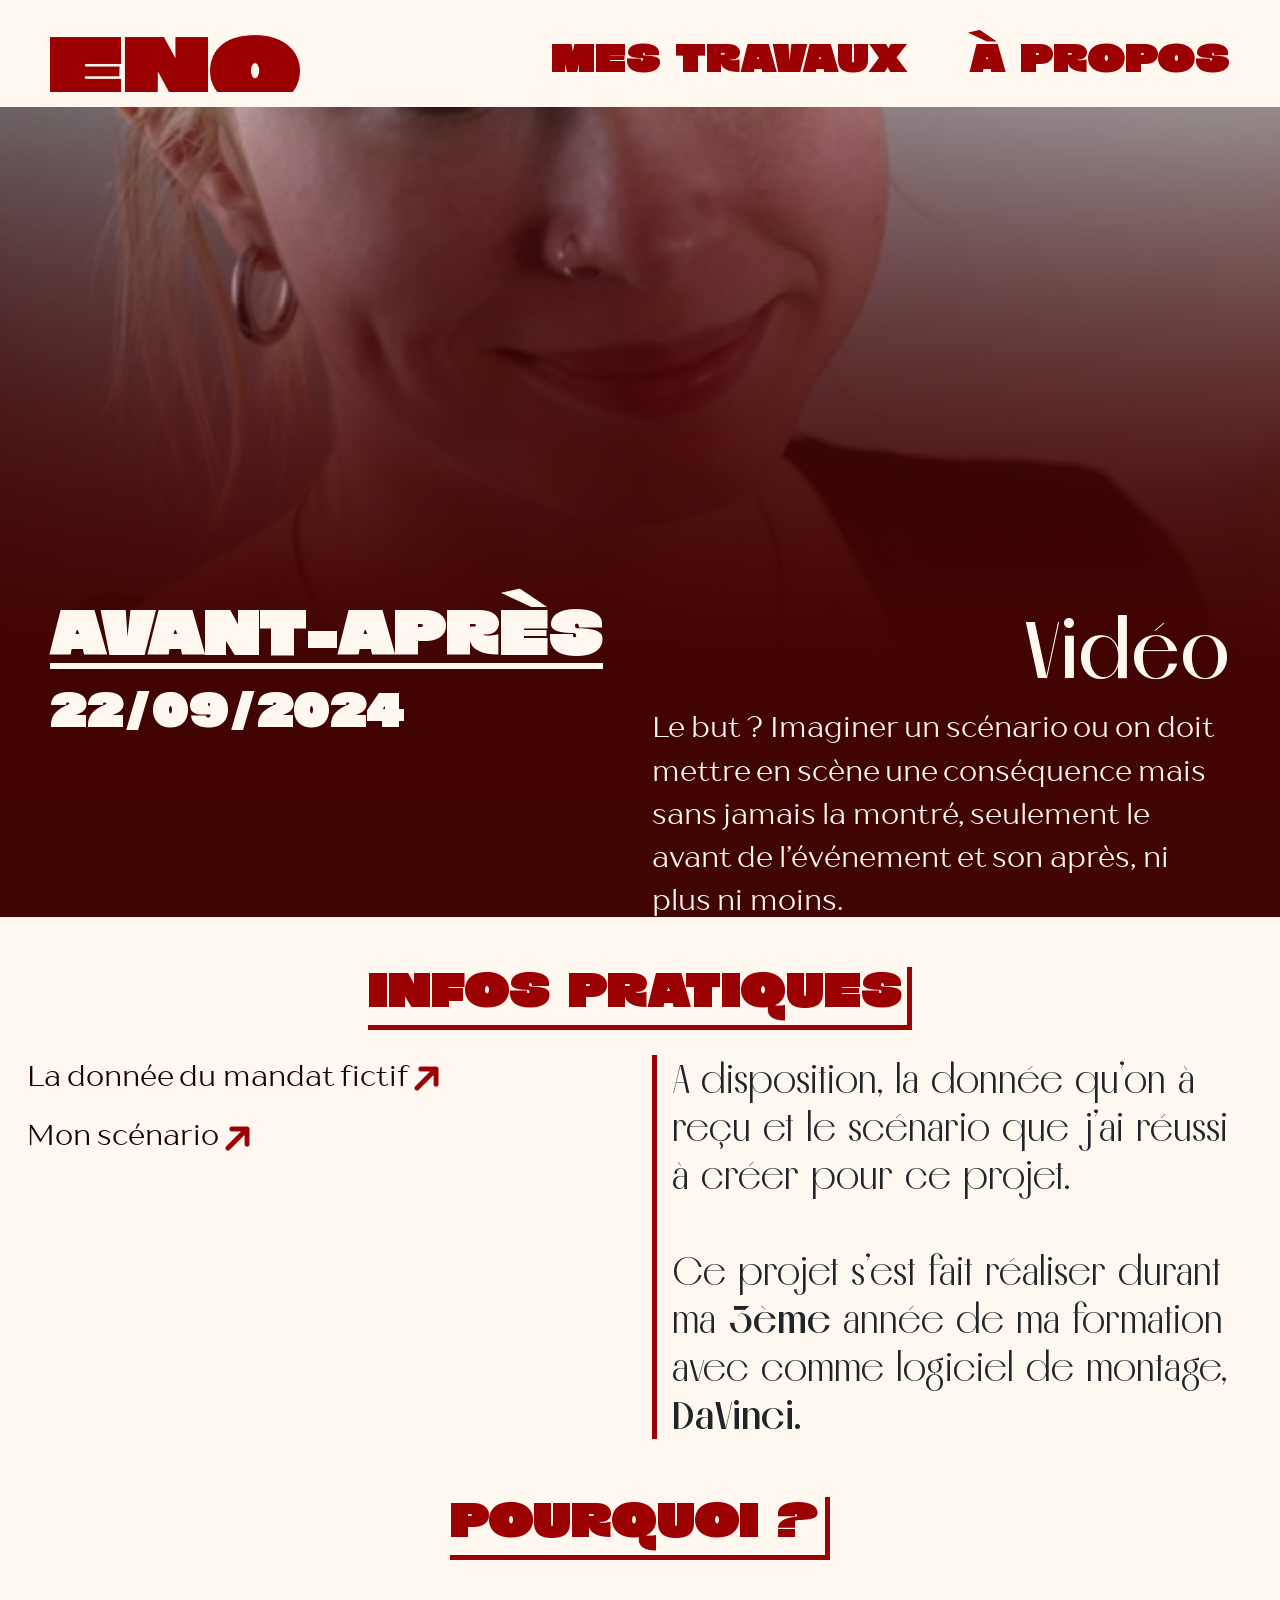
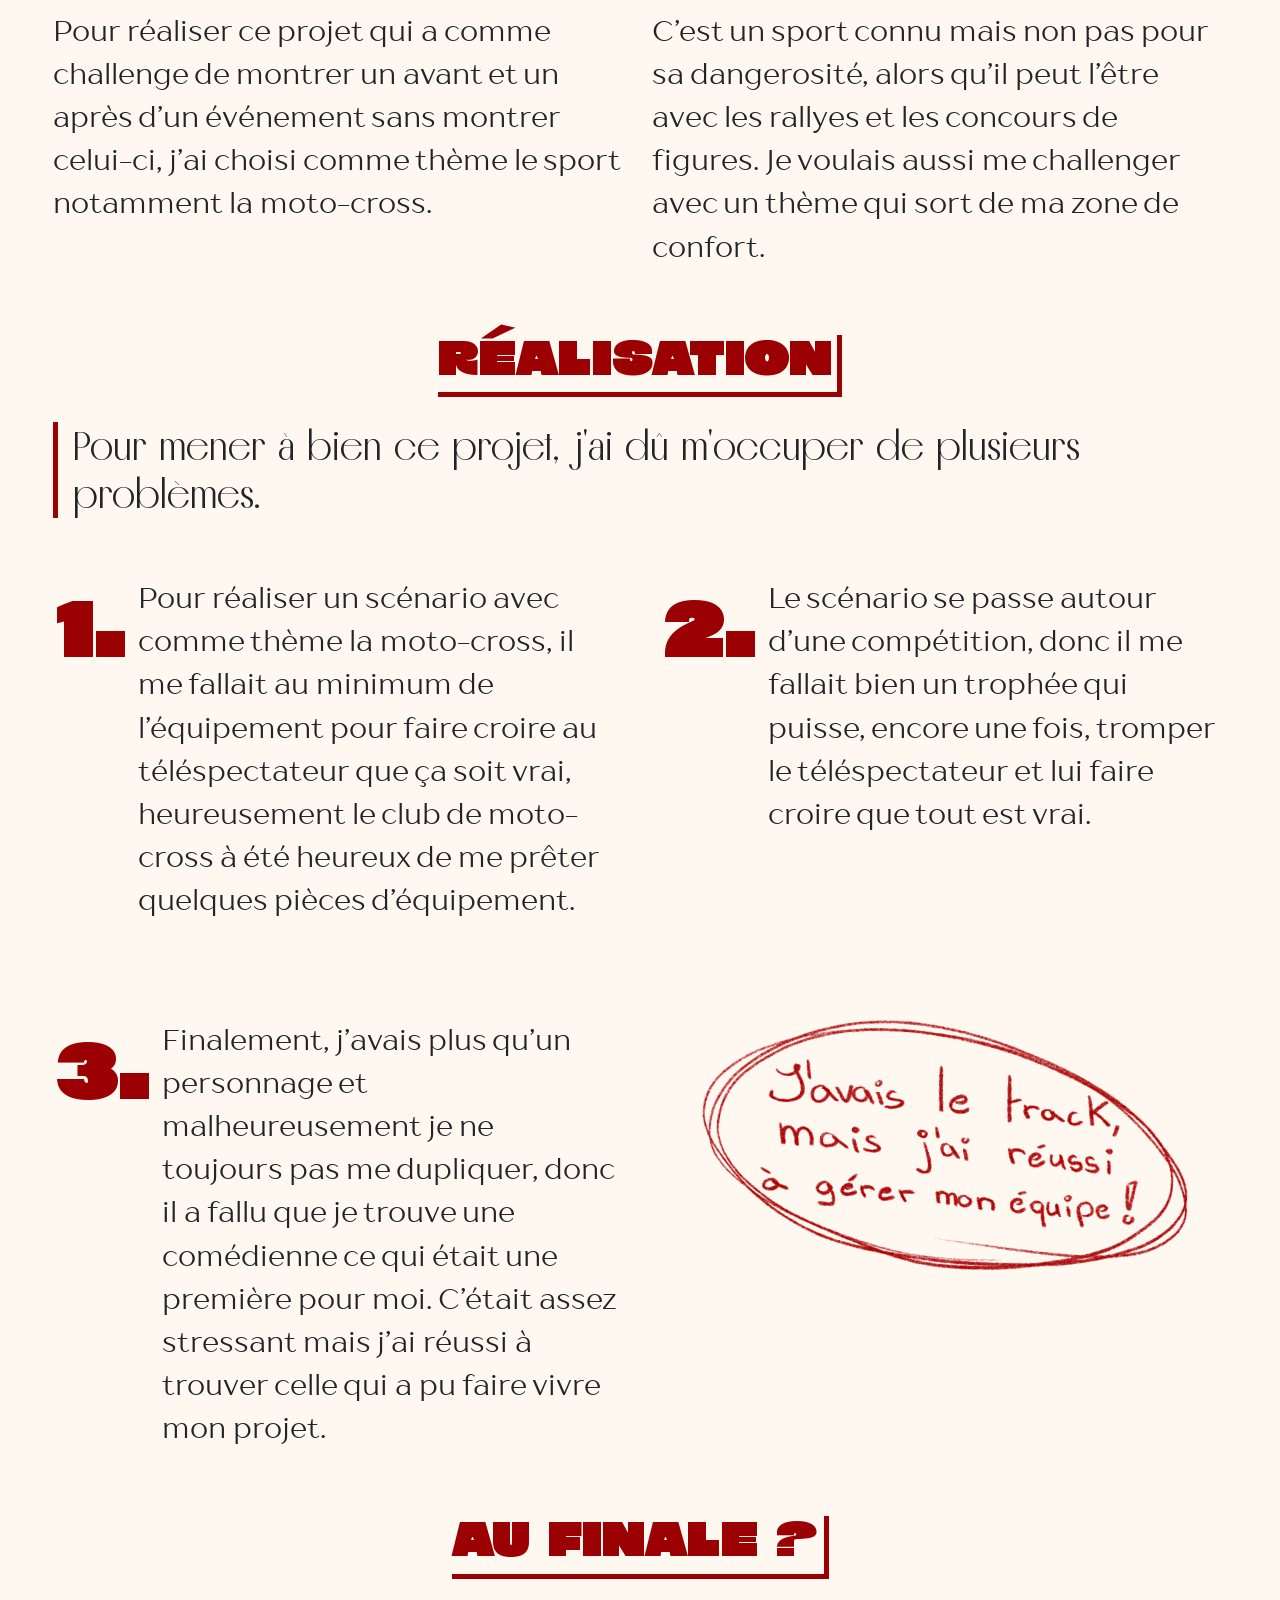
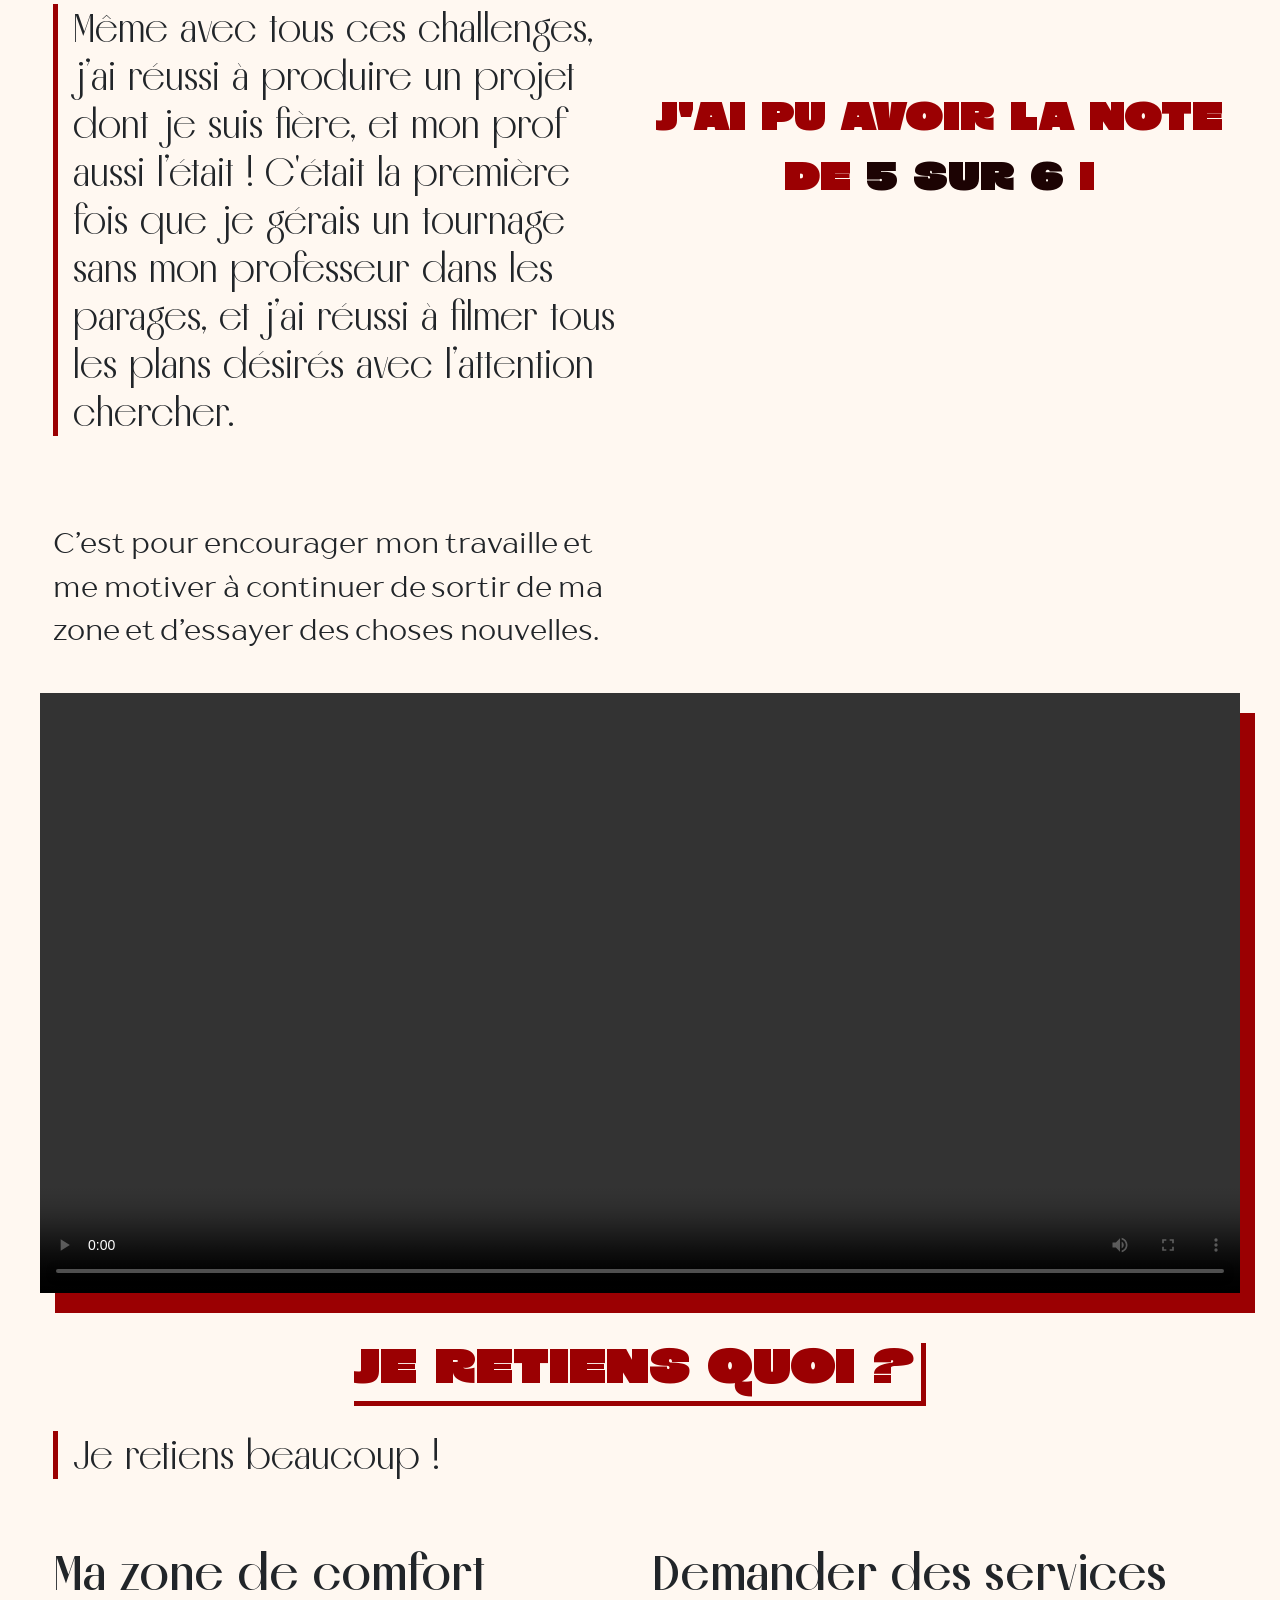
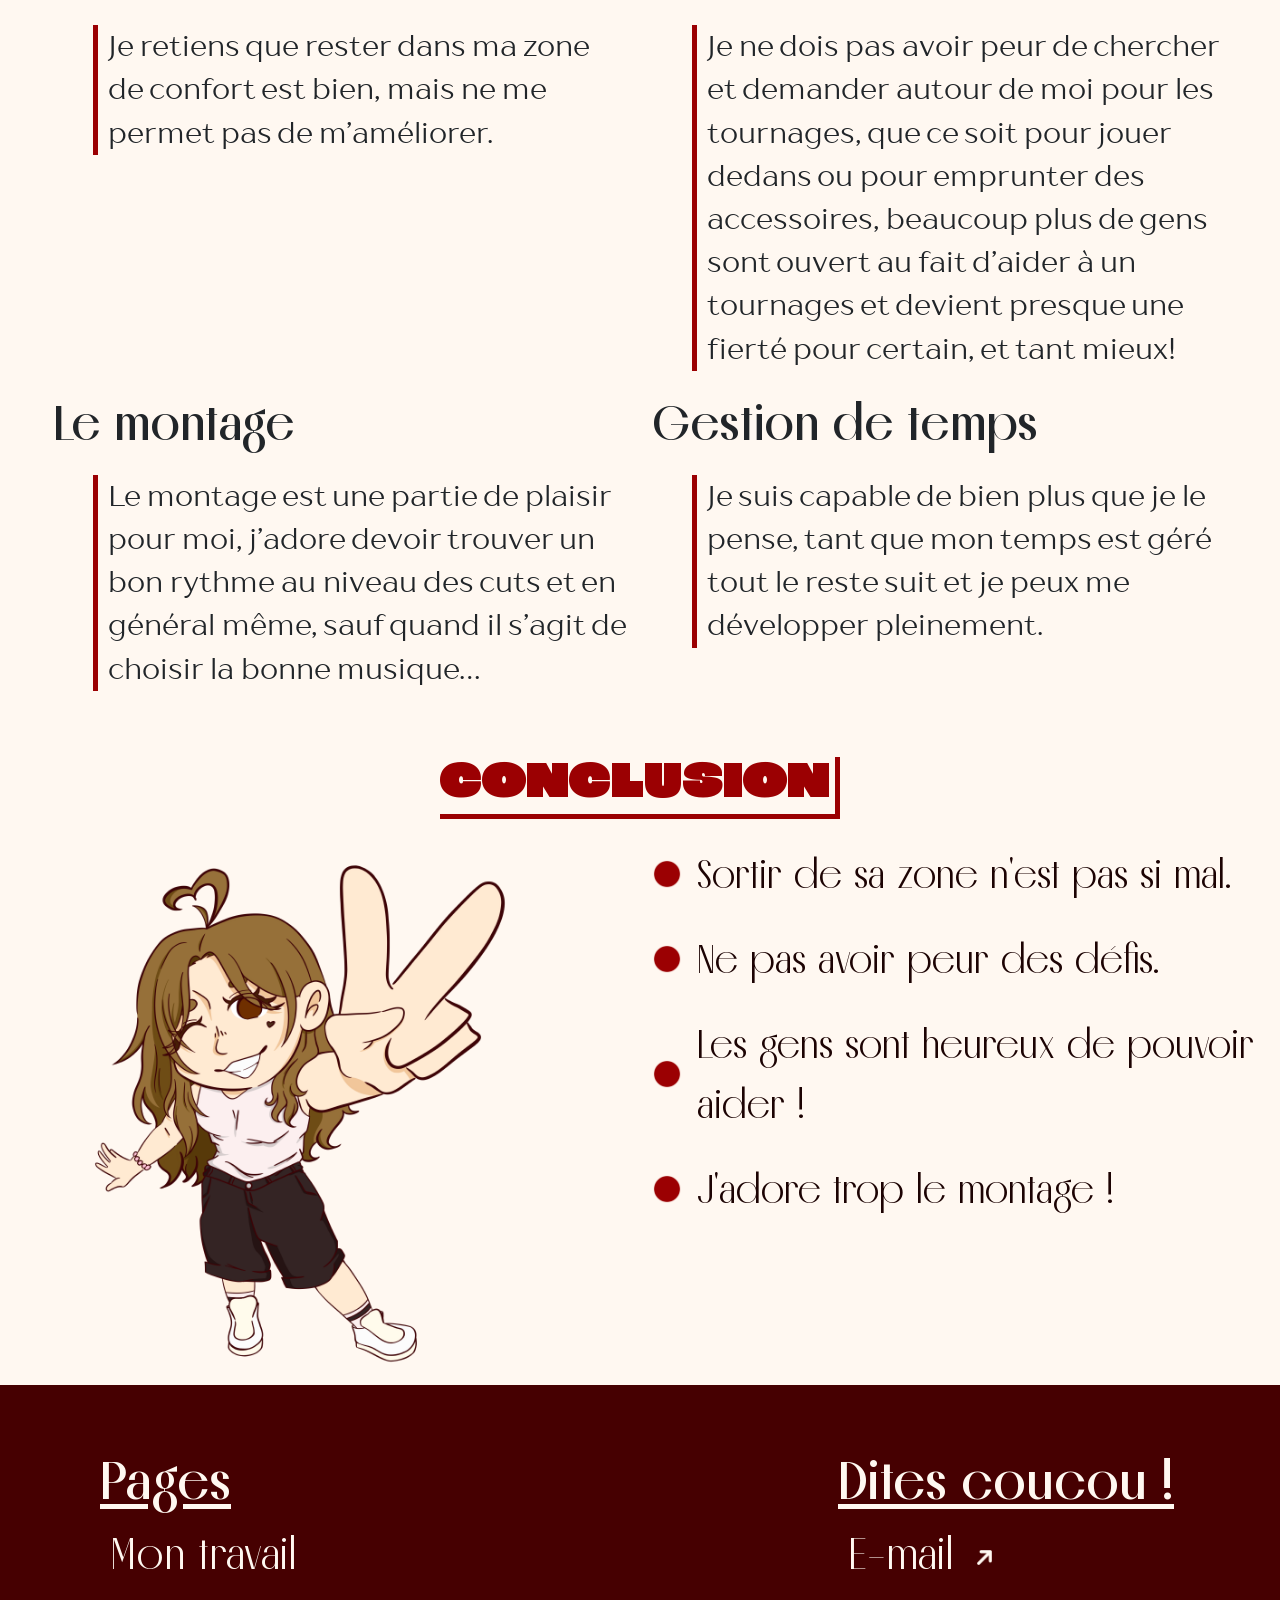
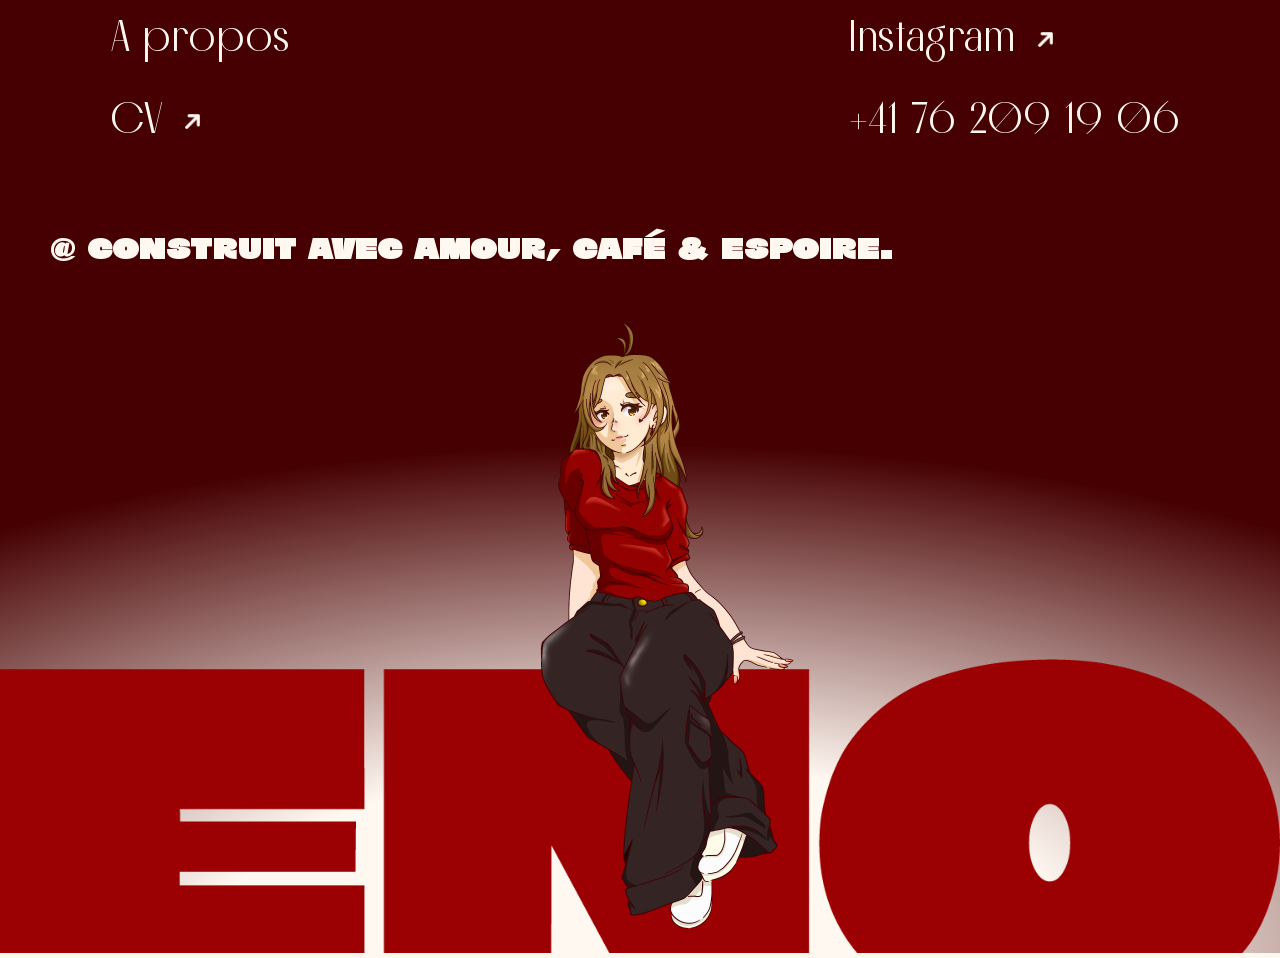
==== avant-apres.html @ f7cde4b3 "premier commit" ====
<!doctype html>
<html lang="fr">
  <head>
    <meta charset="utf-8">
    <meta name="viewport" content="width=device-width, initial-scale=1">
    <title>Eno - Avant-Après</title>
    <link href="https://cdn.jsdelivr.net/npm/bootstrap@5.3.3/dist/css/bootstrap.min.css" rel="stylesheet" integrity="sha384-QWTKZyjpPEjISv5WaRU9OFeRpok6YctnYmDr5pNlyT2bRjXh0JMhjY6hW+ALEwIH" crossorigin="anonymous">
	  <link href="css/style.css" rel="stylesheet" type="text/css">
  </head>
  <body>

     <header>
      <div class="navbar-mobile">
      <div class="logo"><a href="index.html"><img src="img/LOGO-eno.png"></a></div>
      <button class="menu-burger" id="menuToggle">☰</button>
    </div>
 
  <div class="mobile-menu" id="mobileMenu">
        <button class="close-btn" id="closeMenu">✕</button>
      <div class="navigation">
        <ul>
          <li><a href="travaux.html" class="links">Mes travaux</a></li>
          <li><a href="propos.html" class="links">À propos</a></li>
        </ul>
        <div class="menu2">
            <div class="menu-content">
                <p>Contact</p>
                <p>+41/76 209 19 06</p>
                <p>eno.contact@gmail.com</p>
                <p>eno_19</p>
                <div class="droit-auteur"><p>@ Construit avec amour, café & espoire.</p></div>
            </div>
        </div>
      </div>
    </div>

<nav class="navbar-desktop">
        <div class="logo"><a href="index.html"><img src="img/LOGO-eno.png"></a></div>
        <div>
          <nav class="lien">
              <a href="travaux.html">Mes travaux</a>
              <a href="propos.html">À propos</a>
          </nav>
        </div>
    </nav>
  </header>

  <main>
    <section class="work-head">
                <video class="work-video" autoplay muted loop playsinline
           poster="img/avant-aprs-poster.jpg"
           data-src="img/video/Avant-Apres_comp.mp4">
    </video>

            <div class="row">
                <div class="col-md-6">
                    <h1 class="titre">Avant-Après</h1>
                    <h2 class="date">22/09/2024</h2>
                </div>
                <div class="col-md-6">
                    <h3 class="sujet">Vidéo</h3>
                    <p>Le but ? Imaginer un scénario ou on doit mettre en scène une conséquence mais sans jamais la montré, seulement le avant de l’événement et son après, ni plus ni moins.</p>
                </div>
            </div>
        </section>

    <section class="info-pratique">
        <h2>Infos pratiques</h2>
        <div class="row">
            <div class="col-md-6">
                <a href="doc/AVANT-APRES_DONNEE.pdf" target="_blank">
                    <p>La donnée du mandat fictif <img src="img/fleche-link-red.png"></p>
                </a>
                <a href="doc/scenario-finale_Enora_Aellen.pdf" target="_blank">
                    <p>Mon scénario <img src="img/fleche-link-red.png"></p>
                </a>
            </div>
            <div class="col-md-6">
                <h3>A disposition, la donnée qu’on à reçu et le scénario que j’ai réussi à créer pour ce projet. <br><br>Ce projet s’est fait réaliser durant ma <span class="bold">3ème</span> année de ma formation avec comme logiciel de montage, <span class="bold">DaVinci.</span></h3>
            </div>
        </div>
    </section>

    <section class="pourquoi">
        <h2>Pourquoi ?</h2>
        <div class="txt-pad">
            <div class="row">
                <div class="col-md-6">
                    <p>Pour réaliser ce projet qui a comme challenge de montrer un avant et un après d’un événement sans montrer celui-ci, j’ai choisi comme thème le sport notamment la moto-cross. </p>
                </div>
                <div class="col-md-6">
                    <p>C’est un sport connu mais non pas pour sa dangerosité, alors qu’il peut l’être avec les rallyes et les concours de figures. Je voulais aussi me challenger avec un thème qui sort de ma zone de confort.</p>
                </div>
            </div>
        </div>
    </section>

    <section class="realisation">
            <h2>Réalisation</h2>
            <div class="txt-pad">
                <h3>Pour mener à bien ce projet, j'ai dû m'occuper de plusieurs problèmes.</h3>
                <div class="row">
                    <div>
                        <p class="number">1.</p>
                        <p class="txt">Pour réaliser un scénario avec comme thème la moto-cross, il me fallait au minimum de l’équipement pour faire croire au téléspectateur que ça soit vrai, heureusement le club de moto-cross à été heureux de me prêter quelques pièces d’équipement.</p>
                    </div>
                    <div>
                        <p class="number">2.</p>
                        <p class="txt">Le scénario se passe autour d’une compétition, donc il me fallait bien un trophée qui puisse, encore une fois, tromper le téléspectateur et lui faire croire que tout est vrai. </p>
                    </div>
                    <div>
                        <p class="number">3.</p>
                        <p class="txt">Finalement, j’avais plus qu’un personnage et malheureusement je ne toujours pas me dupliquer, donc il a fallu que je trouve une comédienne ce qui était une première pour moi. C’était assez stressant mais j’ai réussi à trouver celle qui a pu faire vivre mon projet.</p>
                    </div>
                    <div>
                        <img src="img/note-2.png">
                    </div>
                </div>
            </div>
        </section>

    <section class="finale">
            <h2>Au finale ?</h2>
           <div class="txt-pad">
               <div class="row">
                <div class="col-md-6 col-contents">
                 <h3 class="order-1 order-md-0">Même avec tous ces challenges, j’ai réussi à produire un projet dont je suis fière, et mon prof aussi l’était ! C'était la première fois que je gérais un tournage sans mon professeur dans les parages, et j’ai réussi à filmer tous les plans désirés avec l’attention chercher.</h3>
                 <p class="order-3 order-md-0">C’est pour encourager mon travaille et me motiver à continuer de sortir de ma zone et d’essayer des choses nouvelles.</p>
                </div>
                 <div class="col-md-6 order-2 order-md-0">
                    <p class="title">J'ai pu avoir la note de <span style="color: #1c0303;">5 sur 6</span> !</p>
                 </div>
                </div>
           </div>
        

          <div class="show-real">
            <video controls>
                <source src="img/video/Avant-Apres_comp.mp4" type="video/mp4">
            </video>
          </div>
     </section>

<section class="retiens">
            <h2>Je retiens quoi ?</h2>
            <div class="txt-pad">
                <h3>Je retiens beaucoup !</h3>
                <div class="row">
                    <div class="col-md-6">
                        <p class="retiens-title">Ma zone de comfort</p>
                        <p class="retiens-texte">Je retiens que rester dans ma zone de confort est bien, mais ne me permet pas de m’améliorer.</p>
                    </div>
                    <div class="col-md-6">
                        <p class="retiens-title">Demander des services</p>
                        <p class="retiens-texte">Je ne dois pas avoir peur de chercher et demander autour de moi pour les tournages, que ce soit pour jouer dedans ou pour emprunter des accessoires, beaucoup plus de gens sont ouvert au fait d’aider à un tournages et devient presque une fierté pour certain, et tant mieux!</p>
                    </div>
                    <div class="col-md-6">
                        <p class="retiens-title">Le montage</p>
                        <p class="retiens-texte">Le montage est une partie de plaisir pour moi, j’adore devoir trouver un bon rythme au niveau des cuts et en général même, sauf quand il s’agit de choisir la bonne musique…</p>
                    </div>
                    <div class="col-md-6">
                        <p class="retiens-title">Gestion de temps</p>
                        <p class="retiens-texte">Je suis capable de bien plus que je le pense, tant que mon temps est géré tout le reste suit et je peux me développer pleinement.</p>
                    </div>
                </div>
            </div>
</section>

<section class="conclusion">
            <h2>conclusion</h2>
            <div class="row">
                <div class="col-6">
                    <img src="img/chibi-eno.png">
                </div>
                <div class="col-6">
                    <ul class="liste">
                        <li>Sortir de sa zone n'est pas si mal.</li>
                        <li>Ne pas avoir peur des défis.</li>
                        <li>Les gens sont heureux de pouvoir aider !</li>
                        <li>J'adore trop le montage !</li>
                    </ul>
                </div>
            </div>
</section>

  </main>

 <footer>
      <div class="menu-footer">

        <div>
          <h4>Pages</h4>
          <ul>
            <li><a href="travaux.html">Mon travail</a></li>
            <li><a href="propos.html">A propos</a></li>
            <li><a href="#">CV <img src="img/fleche-link.png"></a></li>
          </ul>
        
        </div>

        <div>
          <h4>Dites coucou !</h4>
          <ul>
            <li><a href="#">E-mail <img src="img/fleche-link.png"></a></li>
            <li><a href="#">Instagram <img src="img/fleche-link.png"</a></li>
            <li><a href="#">+41 76 209 19 06</a></li>
          </ul>
        </div>
      </div>

      <div class="droit-auteur"><p>@ Construit avec amour, café & espoire.</p></div>

      <div class="footer-bottom">
        <img src="img/illu-eno.png" class="eno-img">
        <img src="img/LOGO-eno.png" class="logo-footer">
      </div>

    </footer>

      <script src="https://cdn.jsdelivr.net/npm/bootstrap@5.3.3/dist/js/bootstrap.bundle.min.js" integrity="sha384-YvpcrYf0tY3lHB60NNkmXc5s9fDVZLESaAA55NDzOxhy9GkcIdslK1eN7N6jIeHz" crossorigin="anonymous"></script>
	  <script type="text/javascript" src="js/custom.js"></script>
  </body>
</html>
---- css/style.css ----
@charset "UTF-8";
/* CSS Document */
/*-----FONT-----*/

@font-face {font-family: 'BigSexySans';
    src: url("../font/BigSexySans/BigSexySansRegular.woff2") format('woff2'),
        url("../font/BigSexySans/BigSexySansRegular.woff") format('woff');
    font-weight: normal;
    font-style: normal;
}

@font-face {font-family: 'TT Drugs';
    src: url("../font/TT\ Drugs/TT_Drugs_Trial_Regular.woff2") format('woff2'),
        url("../font/TT\ Drugs/TT_Drugs_Trial_Regular.woff") format('woff');
        font-weight: 400;
        font-style: normal;
}

@font-face {font-family: 'TT Drugs';
    src: url("../font/TT\ Drugs/TT_Drugs_Trial_Italic.woff2") format('woff2'),
        url("../font/TT\ Drugs/TT_Drugs_Trial_Italic.woff") format('woff');
        font-weight: 400;
        font-style: italic;
}

@font-face {font-family: 'TT Drugs';
    src: url("../font/TT\ Drugs/TT_Drugs_Trial_DemiBold.woff2") format('woff2'),
        url("../font/TT\ Drugs/TT_Drugs_Trial_DemiBold.woff") format('woff');
    font-weight: 600;
    font-style: normal;
    }

@font-face {font-family: 'TT Drugs';
    src: url("../font/TT\ Drugs/TT_Drugs_Trial_DemiBold_Italic.woff2") format('woff2'),
        url("../font/TT\ Drugs/TT_Drugs_Trial_DemiBold_Italic.woff") format('woff');
        font-weight: 600;
        font-style: italic;
}

@font-face {font-family: 'Melodrama';
    src: url("../font/melodrama/Melodrama-Regular.woff2") format('woff2'),
        url("../font/melodrama/Melodrama-Regular.woff") format('woff');
        font-weight: 400;
        font-style: normal;
}

@font-face {font-family: 'Melodrama';
    src: url("../font/melodrama/Melodrama-Semibold.woff2") format('woff2'),
        url("../font/melodrama/Melodrama-Semibold.woff") format('woff');
        font-weight: 600;
        font-style: normal;
}

/*-----FONT END-----*/

body {background-color: #fff8f1;
    overflow-x: hidden;
}

*, *::before, *::after {
  box-sizing: border-box;
}

/*-----TITRE & FONTS-----*/
.bold {font-weight: 600;}

.italic {font-style: italic;}

h1 {
    font-family: 'BigSexySans';
    color: #1c0303;
    font-size: 2rem;
}

h2 {
    font-family: 'BigSexySans';
    color: #9B0002;
    border-bottom: 5px #9B0002 solid;
    border-right: 5px #9B0002 solid;
    width: fit-content;
    padding-right: 5px;
    font-size: 1.8rem;
    margin: 0 auto;
    margin-top: 50px;
    margin-bottom: 25px;
}

h3 {
    font-family: 'Melodrama';
    font-weight: 400;
    border-left: #9B0002 5px solid;
    padding-left: 15px;
    font-size: 1.3rem;
}

h4 {
    font-family: 'Melodrama';
    font-weight: 600;
    text-decoration: underline;
    text-underline-offset: 5px;

    font-size: 1.6rem;
}

p {font-size: 1.1rem;
    font-family: 'TT Drugs';
    }

/*-----TITRE & FONTS END-----*/

/*-----HEADER NAV------*/
/* Navigation mobile - menu burger plein écran */

.mobile-menu {
            position: fixed;
            top: 0;
            left: 0;
            width: 100%;
            height: 100vh;
            background-color: #460001;
            z-index: 1050;
            display: none;
            flex-direction: column;
            padding: 2rem 1rem;
            overflow-y: auto;
        }
 
        .mobile-menu.active {
            display: flex;
        }
 
        ul {
            text-align: center;
            list-style: none;
            padding-left: unset;
        }

        li a {
            text-decoration: none;
            color: #FFF8F1;
            font-size: 2rem;
            margin-bottom: 500px;
            font-family: 'BigSexySans';
        }
 
        .mobile-menu .close-btn {
            align-self: flex-end;
            background: none;
            border: none;
            color: #FFF8F1;
            font-size: 2rem;
            cursor: pointer;
            padding: 15px 30px;
            margin-bottom: 1rem;
            background-color: #9B0002;
            border-radius: 100px;
        }

.navbar-mobile {
    display: flex;
    justify-content: space-between;
    padding: 10px;
    background-color: #FFF8F1;
}    

.navigation a.links:hover, a.links:active {
    color: #9B0002;
    text-decoration: underline;
    text-decoration-thickness: 5px;
}

.navigation ul {
    margin-top: 50px;
}

.menu-burger {
    background-color: #9B0002;
    color: #FFF8F1;
    width: 50px;
    height: auto;
    border: none;
    font-size: 2rem;
}

.logo img {
    height: auto;
    max-width: 120px;
    padding-top: 20px;
}

.menu2 {
    width: 85%;
    height: 5px;
    background-color: #FFF8F1;
    margin-left: -20px;
    margin-top: 100px;
}

.menu-content {
    margin-left: 50px;
    padding-top: 50px;
    color: #FFF8F1;
}

.menu-content p {
    font-family: 'Melodrama';
    font-size: 1.5rem;
}

.menu-content p:nth-of-type(1) {
   font-size: 2rem;
   font-weight: 600;
}

.navbar-desktop {
            display: none;
            justify-content: space-between;
            background-color: #FFF8F1;
            margin: 0 50px;
            align-items: end;
            font-size: 1.5rem;
            padding: 15px 0;
        }
 
        .navbar-desktop a {
            font-family: 'BigSexySans';
            color: #9B0002 !important;
            text-decoration: none;
            transition: color 0.3s ease;
            
        }
 
        .navbar-desktop a:hover, a:active {
            text-decoration: underline;
            border: unset;
            text-underline-offset: 25%;
            text-decoration-thickness: 25%;
        }

.lien a {
    margin-left: 50px;
}
 
/*-----HEADER NAV END-----*/


/*-----FOOTER-----*/

footer {
    position: relative;
    background-color: #460001;
    color: #fff8f1;
}

.footer-bottom {
    background: #FFF8F1;
    background: radial-gradient(90% 75% at 50% 100%, #FFF8F1 37.5%, #460001 100%);
}

.menu-footer {
    display: flex;
    justify-content: space-between;
    margin: 0 20px;
    padding-top: 5%;
}

.menu-footer li {
    margin-bottom: 15px;
    margin-left: 10px;
}

.menu-footer ul {
    list-style: none;
    padding-left: 0;
    text-align: left;
}

.droit-auteur p {
    font-family: 'BigSexySans';
    font-weight: normal;
    font-style: normal;
    margin: 0 20px;
    font-size: 1rem;
    margin-top: 5%;
}

.logo-footer {
    padding-top: 60%;
    margin: 0 auto;
    max-width: 100%;
    display: flex;
}

.eno-img {
    position: absolute;
    max-width: 40%;
    height: auto;
    left: 30%;
    bottom: -5px;
}

.menu-footer img {
    width: 15px;
    height: auto;
    margin-left: 10px;
}

/*-----texte taille-----*/
.menu-footer a {
    font-size: 1.3rem;
    font-family: 'Melodrama';
}

.menu-footer a:link, a:visited {
    color: #FFF8F1;
}

.menu-footer a:hover, a:active {
    color: #9B0002;
    text-decoration: underline;
    text-decoration-thickness: 3px;
}

/*-----texte taille END-----*/

/*-----FOOTER END-----*/

/*-----MAIN-----*/
/*-----INDEX-----*/

.head-first {
    height: 90vh;
    color: #fff8f1;
    background: linear-gradient(180deg, #9B0002 50%, #FFF8F1 100%);
}

.head-first div {
    margin: 0 15px;
}

.head-first h1 {
    padding-top: 25px;
    font-size: 3rem;
    color: #FFF8F1;
    margin-left: 15px;
}

.head-first h1:nth-of-type(2) {
    text-align: end;
    margin: 0 15px;
}

.petit-txt {
    padding-top: 30%;
    width: 80%;
}

.petit-txt p {
    font-family: 'Melodrama';
    font-size: 2rem;
}

.sect {
    margin: 35px 15px;
}

.suis-je {
    display: flex;
}

.dream-img {
    display: block;
    max-width: 100%;
    height: auto;
    margin: 0 auto;
}

.image-me img {
    border-radius: 50%;
    max-width: 75%;
    height: auto;
    display: block;
    margin: 0 auto;
    border: #9B0002 solid 3px;
    box-shadow: 8px 4px 0 0 #F3D3B5;
}


.ul-txt p {
    font-size: 1rem;
}

.draw-me {
    max-width: 100%;
    height: auto;
}

.fleche {
    max-width: 50%;
    height: auto;
}

.note {
    display: block;
    max-width: 90%;
    height: auto;
    margin: 0 auto;
}

.conclusion p {
    color: #9B0002;
    background: rgba(70, 0, 1, 0.50);
    font-family: 'BigSexySans';
    font-size: 1.5rem;
    text-align: center;
    border-top: 5px solid #9B0002;
    border-left: 5px solid #9B0002;
    padding-top: 5px;
    position: absolute;
    bottom: 0;
    left: auto;
    right: auto;
    margin: 0 auto;
}

.contenant-conclu {
    position: relative;
}

.conclusion img {
    position: relative;
    max-width: 90%;
    height: auto;
    display: block;
    margin: 0 auto;
}

.mon-goal div {
    margin-top: 25px;
}

.mon-goal .title {
    font-size: 1.5rem;
    font-family: 'BigSexySans';
    color: #9B0002;
    text-align: center;
}

.txt-pad .txt-button {
    margin-bottom: 15%;
}

/*-----BUTTON-----*/

a.button:link, a.button:visited {
    color: #fff8f1;
    background-color: #9B0002;
    font-family: 'Melodrama';
    font-weight: 600;
    display: block;
    padding: 10px 25px 0px 25px;
    width: fit-content;
    height: auto;
    border-radius: 1000px;
    border: 2px solid #9B0002;
    text-decoration: none;
    text-align: center;
    box-shadow: 4px 4px 0 0 #470101;
}

a.button:hover, a.button:active {
    color: #9B0002;
    background-color: #FFF8F1;
    text-decoration: underline;
    font-weight: 600;
    box-shadow: 4px 4px 0 0 #F3D3B5;
}
/*-----BUTTON END-----*/
/*-----INDEX END-----*/

/*-----PROPOS-----*/

.head-propos {
    height: 90vh;
    background: linear-gradient(180deg, #FFF8F1 23.08%, #841010 100%);
}

.head-img {
    position: absolute;
    width: 100%;
    height: 35vh;
}

.eno1 {
    position: absolute;
    bottom: 0;
    left: 15px;
    width: 25% !important;
    z-index: 4;
}

.eno2 {
    position: absolute;
    top: 0;
    left: 50px;
    width: 50% !important;
    height: auto;
    z-index: 3;
}

.eno3 {
    position: absolute;
    bottom: 0;
    left: 150px;
    width: 40% !important;
    height: auto;
    z-index: 5;
}

.eno4 {
    position: absolute;
    top: 0;
    right: 20px;
    width: 25% !important;
    height: auto;
    z-index: 2;
}

.head-img img {
    width: 50px;
    height: auto;
    border-radius: 50%;
    border: #9B0002 3px solid;
    box-shadow: 8px 10px 0 0 #F3D3B5;
}

.head-intro {
    padding-top: 35vh;
}

.head-intro h1 {
    font-family: 'Melodrama';
    color: #FFF8F1;
    font-size: 3rem;
}

.head-intro h2 {
    margin: unset;
    border: unset;
    font-size: 2rem;
}

.head-intro p {
    text-align: end;
    font-family: 'Melodrama';
    font-size: 2rem;
    color: #FFF8F1;
}

.head-propos li {
    color: #FFF8F1 !important;
}

.info-pratique .row {
    margin: 0 15px;
}

.lien-info {
    margin: 0 25px;
}

.parcours {
    margin: 0 15px;
}

.parcours p {
    color: #9B0002;
    font-family: 'BigSexySans';
    text-align: center;
    font-size: 1.3rem;
}

.cellule ul {
    color: #9B0002;
    font-family: 'Melodrama';
    font-weight: 600;
    margin: 0 auto;
}

.cellule li {
    border: #9B0002 solid 5px;
    max-width: 90%;
    border-radius: 500px;
    box-shadow: 5px 5px 0 0 #F3D3B5;
    margin-bottom: 25px;
}

.cocktail {
    display: block;
    width: 250%;
    height: auto;
    margin-left: -80%;
}

.txt-passer p {
    font-family: 'TT Drugs';
    color: #1c0303;
    text-align: start;
    margin-bottom: 25px;
}

.img-draw {
    position: relative;
}

.note-cute img {
    position: absolute;
    max-width: 50%;
    height: auto;
    bottom: 0;
}

.moi-draw {
    width: 65%;
    height: auto;
    margin-left: 30%;
    display: block;
    border-top: 5px solid #9B0002;
    border-left: 3px solid #9B0002;
    box-shadow: 5px 5px 0 0 #F3D3B5;
}

.aptitude {
    margin: 0 15px;
}

.illu-up {
    width: 250%;
    height: auto;
    margin-left: -50%;
}

.progress {
    position: relative;
    width: 100%;
    height: 25px;
    background-color: #F3D3B5;
    border: 3px solid #9B0002;
    margin-bottom: 15px;
}

.progress-fill {
    height: 100%;
    background-color: #9B0002;
}

.progress-badge {
    border-radius: 50%;
    margin-left: -12px;
    outline: solid #9B0002 2px;
    outline-offset: 0;

}

.aptitude .liste {
    padding: 25px 0;
}

.etude {
    margin: 0 15px;
}

.titre-etude {
    font-family: 'BigSexySans';
    font-size: 1.3rem;
    color: #9B0002;
}

.etude img {
    max-width: 100%;
    height: auto;
}

/*-----PROPOS END-----*/

/*-----TRAVAUX-----*/

.head-travaux {
    min-height: 90vh;
    background: linear-gradient(180deg, #FFF8F1 0%, #841010 86.06%);
}

.rond-fond {
    max-width: 333px;
    height: 600px;
    border-radius: 100%;
    background: #FFF8F1;
    margin: 0 auto;
    border: #9B0002 solid 5px;
}

.head-travaux h1 {
    color: #9B0002;
    text-align: center;
    padding-top: 75%;
    text-shadow: 8px 7px 0 #F3D3B5;
}

.head-travaux p {
    color: #9B0002;
    font-family: 'BigSexySans';
    font-size: 1.5rem;
    text-align: center;
    text-shadow: 5px 3px 0 #F3D3B5;
}

.works {
    border-left: solid 5px #1c0303;
    border-top: solid 5px #1c0303;
    border-right: solid 5px #1c0303;
}

.link-work {
    display: grid;
    grid-template-columns: 4rem 1fr auto; /* numéro | titre | catégorie */
    align-items: center;
    gap: 1rem;
    padding: 1.5rem 1rem;
    text-decoration: none;
    color: #1c0303 !important;
    background-color: transparent;
    transition: background-color 0.3s ease, color 0.3s ease;
    border-bottom: solid 5px #9B0002;
}

/* Hover : fond rouge, texte clair, titre souligné */
.link-work:hover {
    background-color: #9B0002;
    color: #FFF8F1 !important;
}

.link-work:hover .work-title {
    text-decoration: underline;
    text-underline-offset: 0.3em;
    text-decoration-thickness: 0.1em;
}

/*-----Taille texte-----*/

.work-title {
    font-size: 1.2rem;
    font-family: 'BigSexySans';
}

.work-type {
    font-size: 0.75rem;
    font-family: 'Melodrama';
    font-weight: 600;
}

.work-num {
    font-size: 1.2rem;
    font-family: 'BigSexySans';
}


/*-----ROBOT-----*/
.work-head {
    position: relative;
    isolation: isolate;
    overflow: hidden;
    display: flex;
    flex-direction: column;
    height: 90vh;
    padding: 0 25px;
  
}

.work-head::before {
    content: "";
    position: absolute;
    inset: 0;
    z-index: -1;
    background: linear-gradient(180deg, rgba(255, 248, 241, 0.00) 0%, #460001 70%);
}

.work-head .work-video {
  position: absolute;
  inset: 0;
  width: 100%;
  height: 100%;
  object-fit: cover;
  z-index: -2;
}
.titre {
    padding-top: 55vh;
    font-family: 'BigSexySans';
    text-decoration: underline;
    text-underline-offset: 8px;
    font-size: 2rem;
    color: #FFF8F1;
}

.date {
    font-family: 'BigSexySans';
    border: none;
    font-size: 1.5rem;
    color: #FFF8F1;
    margin: unset;
}

.sujet {
    font-family: 'Melodrama';
    border: none;
    padding-left: 0;
    font-size: 1.2rem;
    color: #FFF8F1;
    font-weight: 600;
}

.work-head p {
    font-family: 'TT Drugs';
    font-weight: 400;
    font-size: 1rem;
    color: #FFF8F1;
}
/*-----Roboz head END-----*/

.pourquoi {
    margin: 0 15px;
     margin-top: 50px;
}

.pourquoi p {
    margin-top: 25px;
}

.realisation {
    margin: 0 15px;
}

.realisation .row {
    display: grid;
    grid-template-columns: 1fr;
    row-gap: 40px;
}

.realisation .row > div {
    display: flex;
    align-items: flex-start;
    gap: 12px;
}

.realisation h3 {
    margin-bottom: 10%;
}

.number {
    font-family: 'BigSexySans';
    color: #9B0002;
    font-size: 1.5rem;
}

.finale {
    margin: 0 15px;
}

.finale h2 {
    margin: 0 auto;
     margin-top: 50px;
     margin-bottom: 25px;
}

.finale img {
    width: 80%;
    height: auto;
    margin: 0 auto;
    display: block;
}

.finale video {
    width: 100%;
    margin: 0 auto;
    display: block;
}

.retiens {
    margin: 0 15px;
}

.retiens h2 {
    margin: 0 auto;
     margin-top: 50px;
     margin-bottom: 25px;
}

.retiens-title {
    font-family: 'Melodrama';
    font-weight: 600;
    font-size: 1.5rem;
}

.retiens-texte {
    border-left: solid 5px #9B0002;
    padding-left: 10px;
    margin-left: 40px;
}

.conclusion h2 {
    margin: 0 auto;
     margin-top: 50px;
}

.liste {
    text-align: start;
    list-style: none;
    margin: 25px 0;
}

.liste li {
    display: flex;
    gap: 15px;
    margin-bottom: 25px;
    font-family: 'Melodrama';
    font-size: 1.5rem;
    color: #1c0303;
}

.liste li::before {
    content: "";
    flex-shrink: 0;
    width: 30px;
    height: auto;
    background: url("../img/point.png") center / contain no-repeat;
}

.robot-vid {
    box-shadow: 10px 15px 0 0 #9B0002;
}

/*-----ROBOT END-----*/

.info-pratique a {
    color: #1c0303;
    font-family: 'Melodrama';
    text-decoration: none;
}

a.info-pratique:hover, a.info-pratique:active {
    color: #9B0002;
    text-decoration: underline !important;
}

.info-pratique img {
    width: 25px;
    height: auto;
}


.finale .title {
    font-family: 'BigSexySans';
    color: #9B0002;
    text-align: center;
    font-size: 1.5rem;
}
.col-contents {
  display: contents;
}


.realisation img {
    width: 90%;
    height: auto;
    margin: 0 auto;
    display: block;
    transform: rotate(5deg);
}

/*-----AVANT APRES END-----*/

.work-head {
    position: relative;
    overflow: hidden;
}

.work-head .work-fond {
    position: absolute;
    inset: 0;
    width: 100%;
    height: 100%;
    object-fit: cover;
    object-position: top;
    z-index: 0;              /* en bas */
}

.work-head::after {
    content: "";
    position: absolute;
    inset: 0;
    background: linear-gradient(to bottom, rgba(255, 255, 255, 0) 0%, #400503 100%);
    z-index: 1;              /* au milieu */
    pointer-events: none;    /* ne bloque pas les clics */
}

.work-head .row {
    position: relative;
    z-index: 2;              /* en haut */
}

/*-----JOURNAL END-----*/

/*-----TRAVAUX END-----*/

/*-----MAIN END-----*/


/*media queries*/

@media (min-width: 576px) {
	
}


 @media (min-width: 768px) {

/*Head !!!*/
.head-first h1 {
    padding-top: 5%;
    font-size: 4rem;
    margin: 0 5%;
}

.petit-txt p {
    font-size: 3rem;
    margin: 0 5%
}

.head-first h1:nth-of-type(2) {
    margin: 0 5%;
}
/*Head END !!!*/



    /*footer !!*/
footer h4 {
    font-size: 2rem;
}

.menu-footer a {
    font-size: 1.8rem;
}

.menu-footer {
    margin: 0 50px;
}

.droit-auteur p {
    margin-left: 25px;
    font-size: 1.5rem;
}

.logo-footer {padding-top: 50%;}

    /*footer end !!!*/

    h1 {
        font-size: 2.7rem;
    }

    h2 {
        font-size: 2.5rem;
    }

    h3 {
        font-size: 2rem;
    }

    h4 {
        font-size: 1.6rem;
    }

    p {
        font-size: 1.5rem;
    }
            .navbar-mobile {
                display: none;
            }

            .navbar-desktop {
                display: flex;
            }
 
            .mobile-menu {
                display: none !important;
            }

.realisation .row {
    grid-template-columns: repeat(2, 1fr);
    column-gap: 24px;
    row-gap: 80px;
}

.link-work {
     grid-template-columns: 6rem 1fr auto;
} 

/*Responsive index !!!*/

.liste li {
    font-size: 1.8rem;
}

.image-me img {
    max-width: 100%;
}

.mon-goal .title {
    font-size: 2rem;
}


.txt-pad .txt-button {
    margin-bottom: 10%;
}

.fleche {
    max-width: 80%;
}

.sect .note {
    max-width: 70%;
}

.conclusion p {
    font-size: 1.8rem;
    left: 50%;
    transform: translateX(-50%);
}

/*Responsive index END !!!*/



/*taille pour header propos !!!*/

.head-img {
    height: 50vh;
}

.eno1 {
    left: 25px;
    width: 28% !important;
}

.eno2 {
    left: 100px;
    width: 50% !important;
}

.eno3 {
    left: 300px;
    width: 45% !important;
}

.eno4 {
    right: 50px;
    width: 25% !important;
}

.head-propos {
    height: 95vh;
}

.head-intro {
    padding-top: 55vh;
}

.head-intro h1 {
    font-size: 3.5rem;
}

.head-intro h2 {
    font-size: 2.5rem;
}

/*taille pour header propos END !!!*/


    /*-----Taille texte TRAVAUX-----*/

.work-title {
    font-size: 2.5rem;
}

.work-type {
    font-size: 1.5rem;
}

.work-num {
    font-size: 2.5rem;
}

	.row p {
    font-size: 1.5rem;
}

.sujet {
    padding-top: 55vh;
    text-align: end;
    font-size: 4rem;
}

.date {
    font-size: 2rem;
}

.titre {
    font-size: 3rem;
}

.work-head {
    padding: 0 50px;
}

/*TRAVAUX -> ROBOT !!!*/

.realisation h3 {
    margin-bottom: 5%;
}

.number {
    font-size: 3.5rem !important;
}

.pad-real .txt {
    padding: 0 5%;
}

.robot-vid {
    box-shadow: 20px 15px 0 0 #9B0002;
    margin: 0 10%;
}

.finale img {
    margin-right: 0;
}

.retiens-title {
    font-size: 2.2rem !important;
}
.retiens h3 {
    margin-bottom: 5%;
}

/*TRAVAUX -> ROBOT END !!!*/

/*TRVAUX -> AVANT APRES !!!*/

  .col-contents {
    display: block;
  }

.finale .row p {
    margin-top: 15%;
}

.finale .title {
    font-size: 2.5rem;
    margin-top: 60%;
}

.show-real {
    box-shadow: 15px 20px 0 0 #9B0002;
    margin: 2%;
}

        }

@media (min-width: 992px) {

    /*Head !!!*/
.head-first h1 {
    padding-top: 5%;
    font-size: 6rem;
}

.petit-txt p {
    font-size: 4.5rem;
    margin: 0 5%;
}

.head-first h1:nth-of-type(2) {
    margin: 0 5%;
}
/*Head END !!!*/

/*NAV desktop RESPONSIVE !!!*/

.logo img {
    max-width: 200px;
    height: auto;
}

.navbar-desktop {
            margin: 0 50px;
            font-size: 2rem;
            padding: 15px 0;
        }


/*NAV desktop RESPONSIVE END !!!*/

        /*footer !!*/
footer h4 {
    font-size: 3rem;
}

.menu-footer a {
    font-size: 2.6rem;
}

.menu-footer {
    margin: 0 100px;
}

.droit-auteur p {
    margin-left: 50px;
    font-size: 2rem;
}

    /*footer end !!!*/

/*taille pour header propos !!!*/

.head-img {
    height: 55vh;
}

.eno1 {
    left: 50px;
    width: 28% !important;
}

.eno2 {
    left: 150px;
    width: 50% !important;
}

.eno3 {
    left: 400px;
    width: 50% !important;
}

.eno4 {
    right: 50px;
    width: 25% !important;
}

.head-propos {
    height: 95vh;
}

.head-intro {
    padding-top: 55vh;
}

.head-intro h1 {
    font-size: 3.5rem;
}

.head-intro h2 {
    font-size: 2.5rem;
}

/*taille pour header propos END !!!*/

/*Responsive index !!!*/

.liste li {
    font-size: 2.5rem;
}

.image-me img {
    max-width: 80%;
}

.txt-pad {
    padding: 0 3%;
}

.mon-goal .title {
    font-size: 2.5rem;
}

a.button:visited, a.button:link {
    width: 100%;
    font-size: 1.5rem;
}

.button p {
    font-size: 2rem;
}

a.button:hover {
    box-shadow: 10px 10px 0 0 #F3D3B5;
}

.conclusion p {
    font-size: 2.5rem;
    left: 50%;
    transform: translateX(-50%);
}

/*Responsive index END !!!*/

}


@media (min-width: 1200px) {

    /*Head !!!*/
.head-first h1 {
    padding-top: 5%;
    font-size: 7rem;
    margin: 0 5%;
}

.petit-txt p {
    font-size: 4rem;
    margin: 0 5%
}

.petit-txt {padding-top: 0;
width: 100%;}

.head-first h1:nth-of-type(2) {
    margin: 0 5%;
}
/*Head END !!!*/

/*NAV desktop RESPONSIVE !!!*/

.logo img {
    max-width: 250px;
    height: auto;
}

.navbar-desktop {
            margin: 0 50px;
            font-size: 2.5rem;
            padding: 15px 0;
}

.button p {
    font-size: 2.5rem !important;
}

/*NAV desktop RESPONSIVE END !!!*/

    /*footer !!*/
footer h4 {
    font-size: 3.3rem;
}

.menu-footer a {
    font-size: 2.8rem;
}

.menu-footer {
    margin: 0 100px;
}

.droit-auteur p {
    margin-left: 50px;
    font-size: 1.8rem;
}

.logo-footer {padding-top: 30%;}

    /*footer end !!!*/

    /*taille pour header propos !!!*/

.head-img {
    height: 40vh;
}

.eno1 {
    bottom: -40%;
    left: 50px;
    width: 15% !important;
}

.eno2 {
    left: 250px;
    width: 25% !important;
}

.eno3 {
    top: 0;
    left: 500px;
    width: 33% !important;
}

.eno4 {
    right: 50px;
    width: 22% !important;
}

.head-propos {
    height: 95vh;
}

.head-intro {
    padding-top: 60vh;
}

.head-intro h1 {
    font-size: 4rem;
}

.head-intro h2 {
    font-size: 3rem;
}

/*taille pour header propos END !!!*/

    h1 {
        font-size: 3.5rem;
    }

    h2 {
        font-size: 3rem;
    }

    h3 {
        font-size: 2.5rem;
    }

    h4 {
        font-size: 1.8rem;
    }

    p {
        font-size: 1.5rem;
    }



.link-work {
     grid-template-columns: 10rem 1fr auto;
}    
    /*-----Taille texte TRAVAUX-----*/

.work-title {
    font-size: 4rem;
}

.work-type {
    font-size: 2.5rem;
}

.work-num {
    font-size: 4rem;
}

.sujet {
    padding-top: 55vh;
    text-align: end;
    font-size: 5rem;
}

.date {
    font-size: 3rem;
}

.titre {
    font-size: 4rem;
}

.work-head {
    padding: 0 50px;
}

.row p {
    font-size: 1.8rem;
}
/*TRAVAUX -> ROBOT !!!*/

.number {
    font-size: 5rem !important;
}

.pad-real .txt {
    padding: 0 5%;
}

.robot-vid {
    box-shadow: 20px 15px 0 0 #9B0002;
    margin: 0 10%;
}

.finale img {
    margin-right: 0;
}

.retiens-title {
    font-size: 3rem !important;
}
.retiens h3 {
    margin-bottom: 5%;
}

/*TRAVAUX -> ROBOT END !!!*/

}


@media (min-width: 1400px) {
	
}
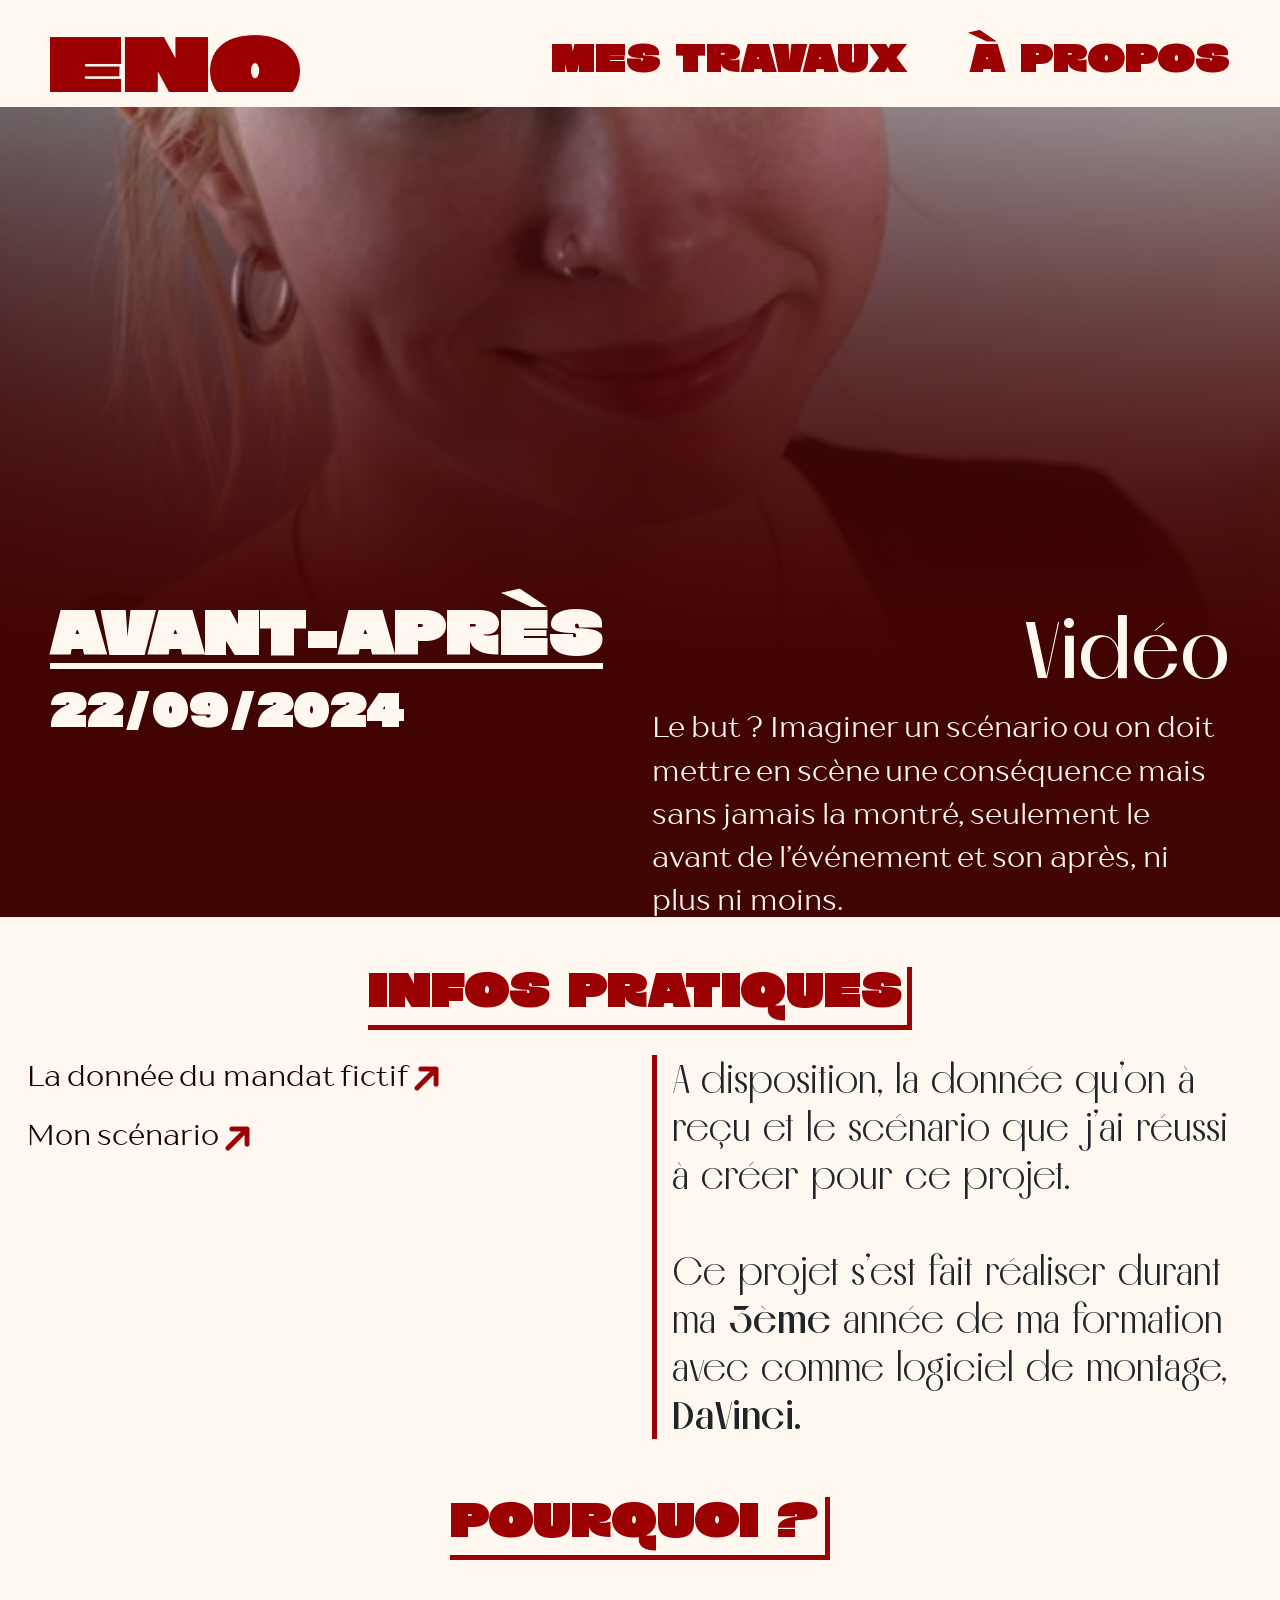
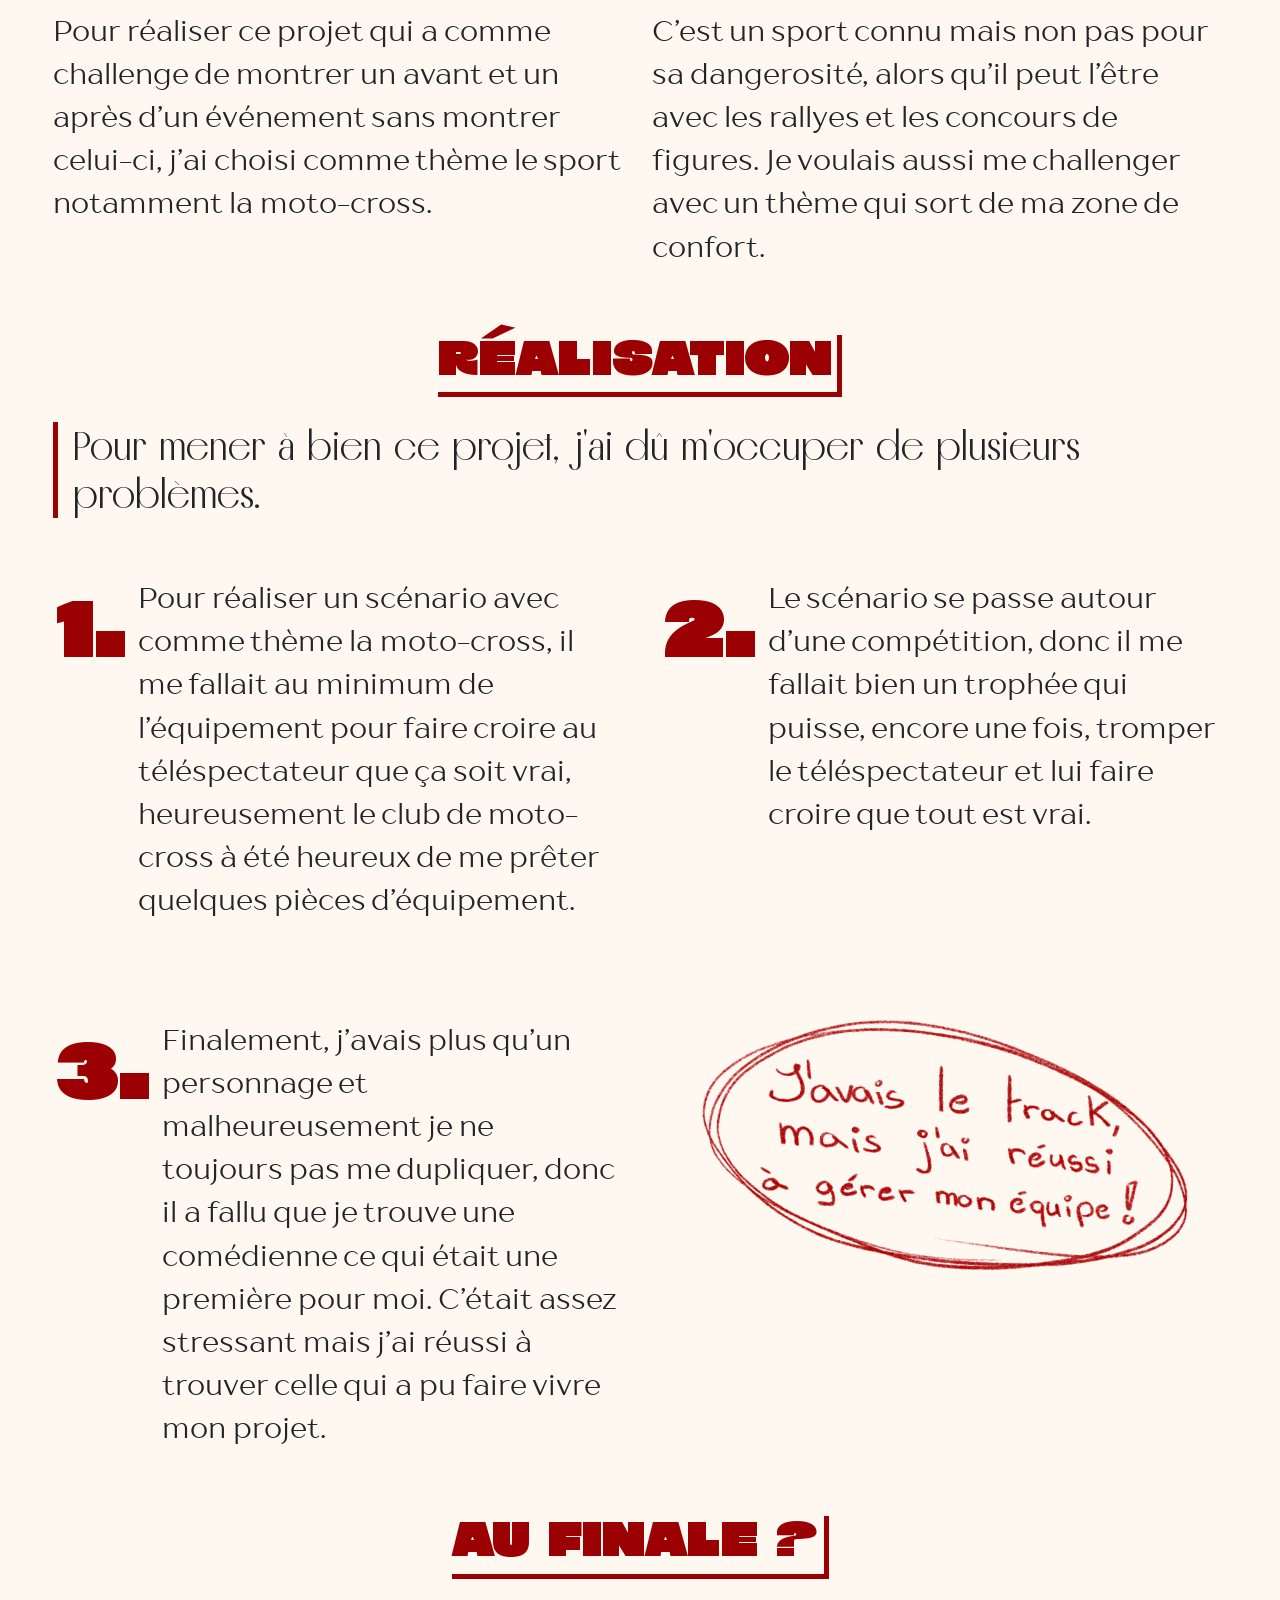
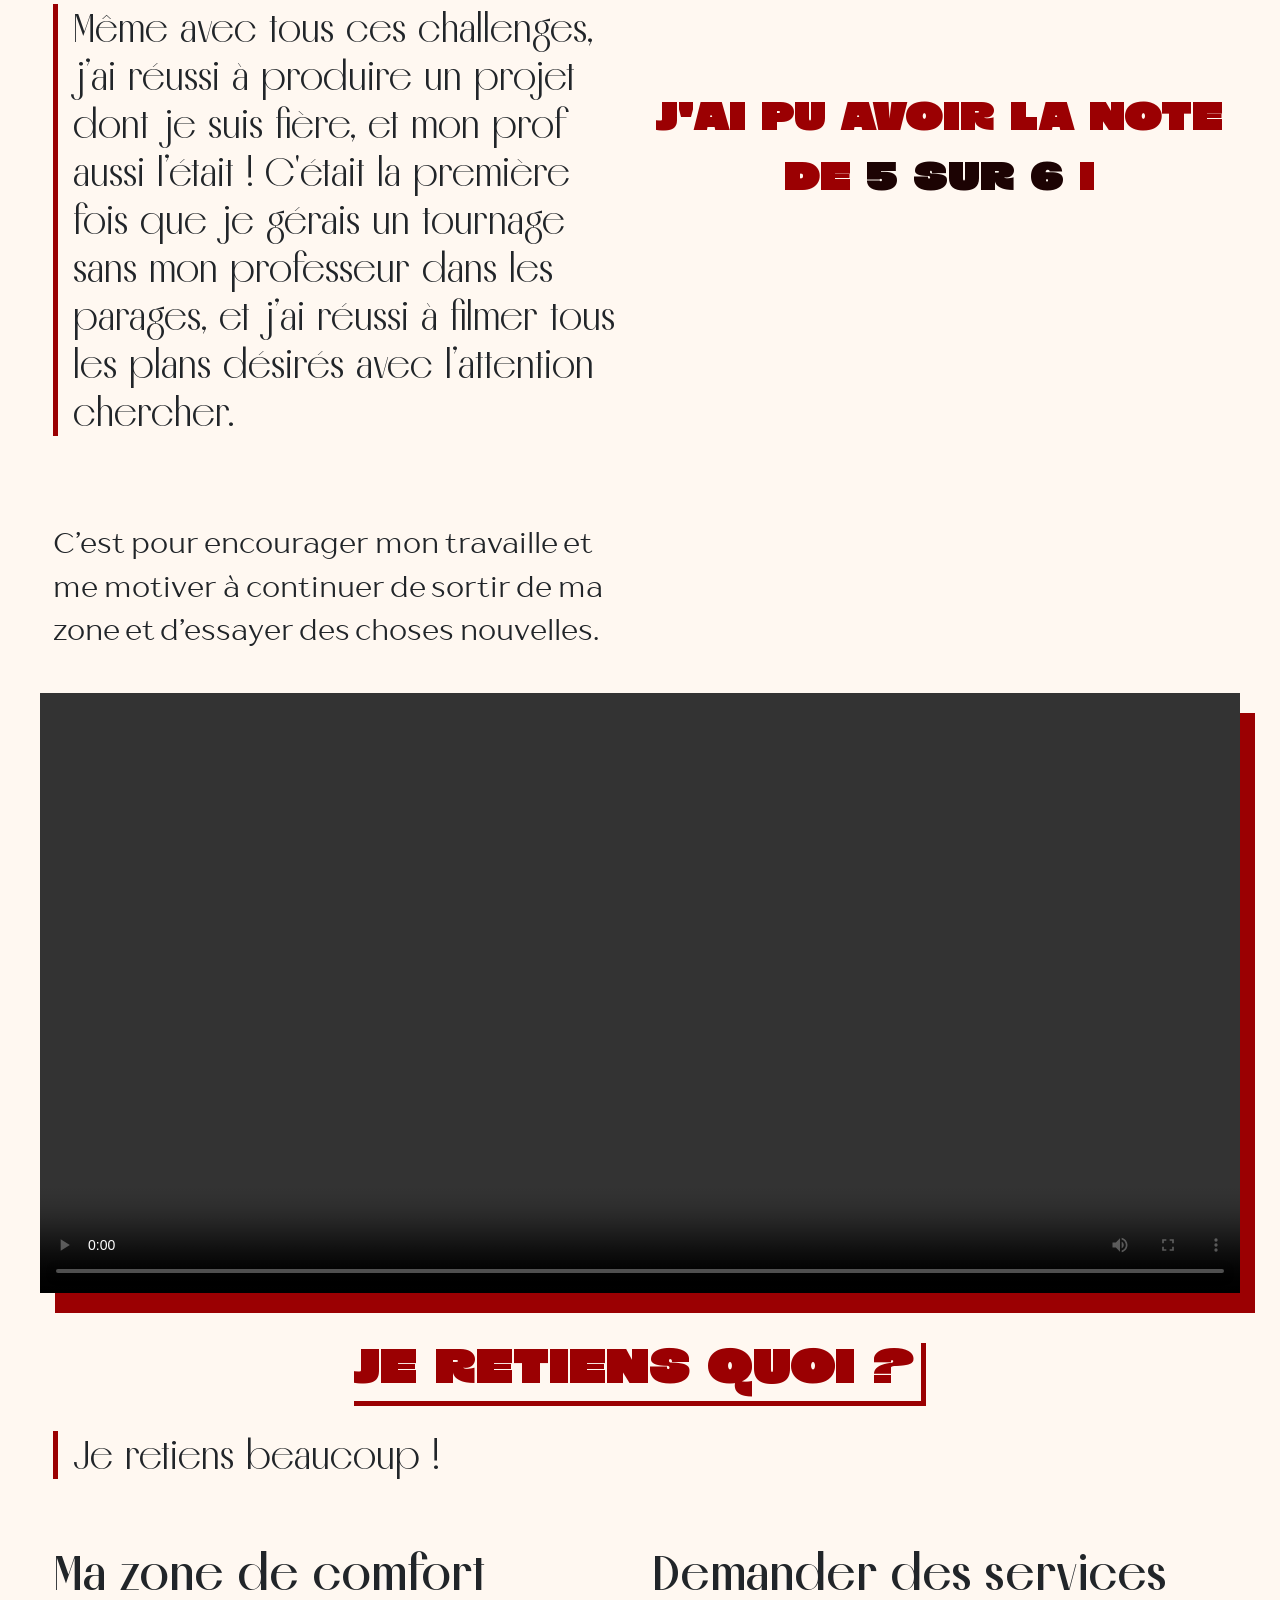
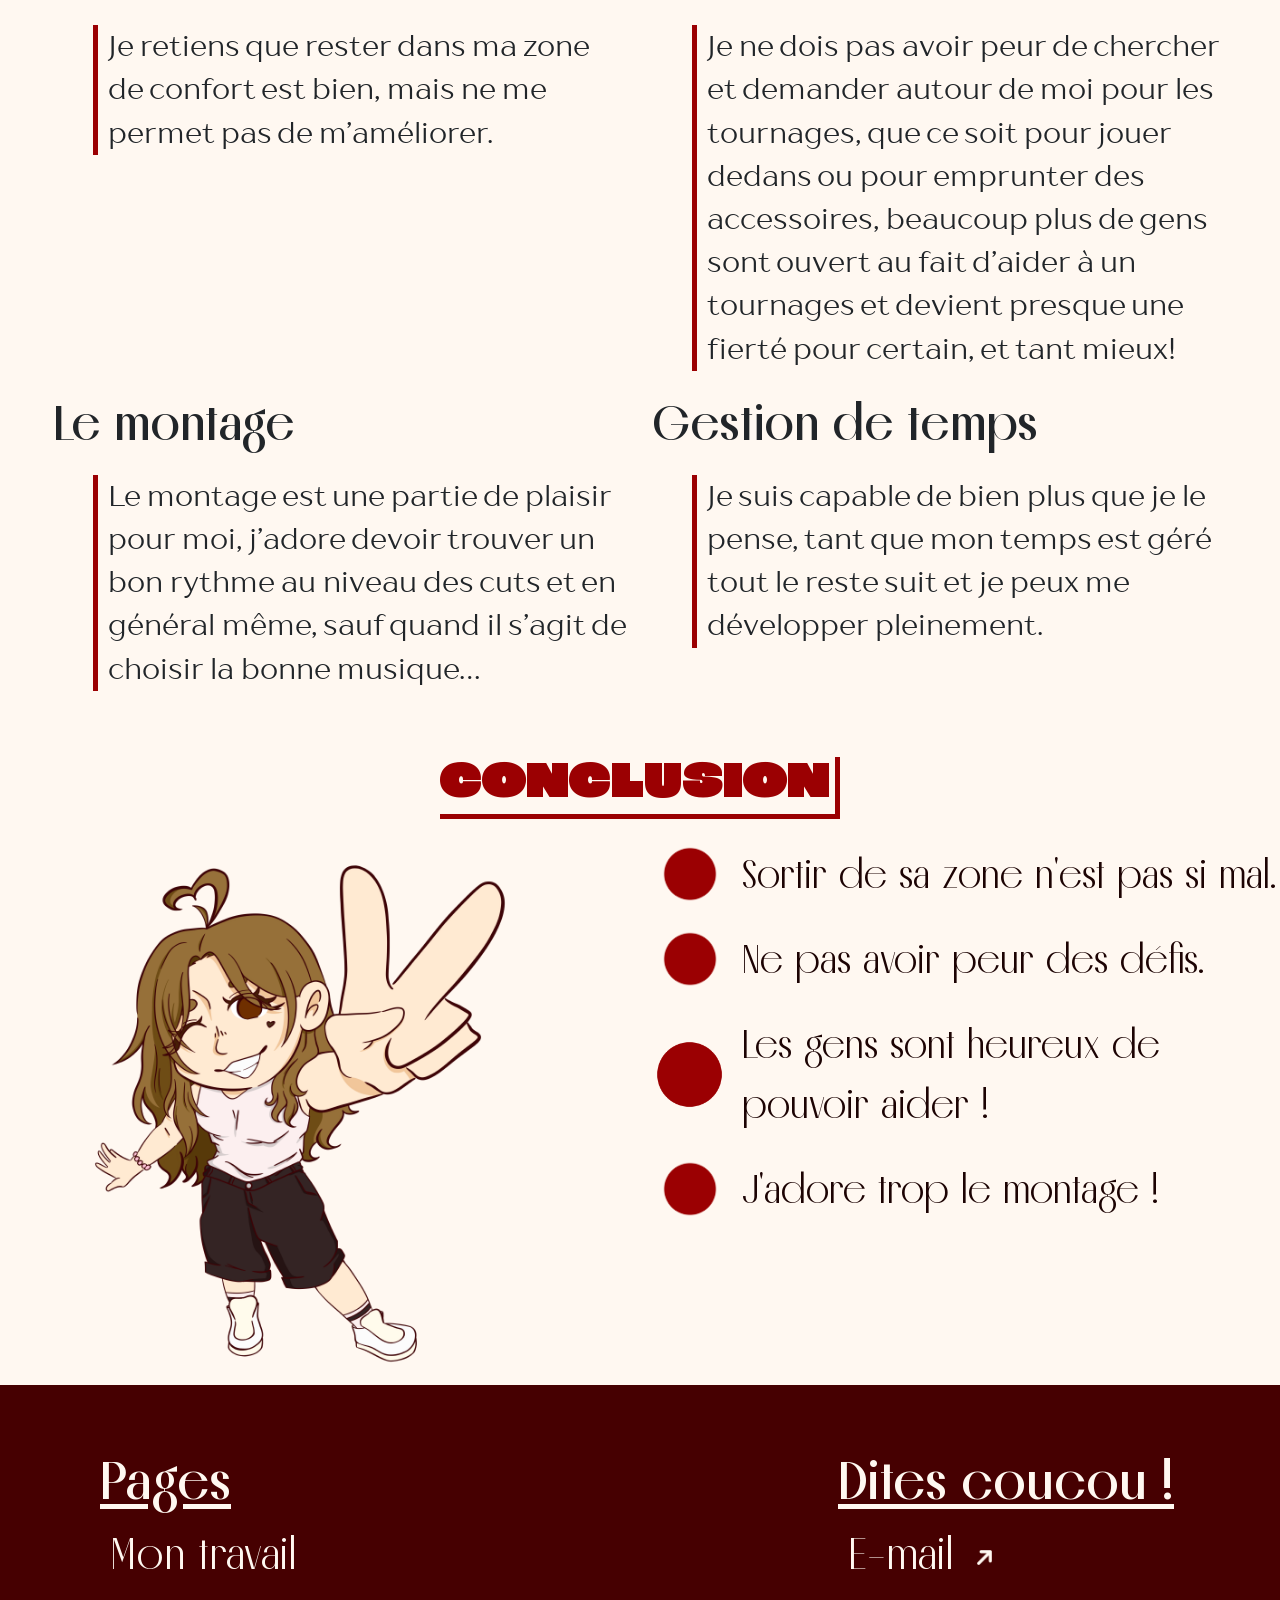
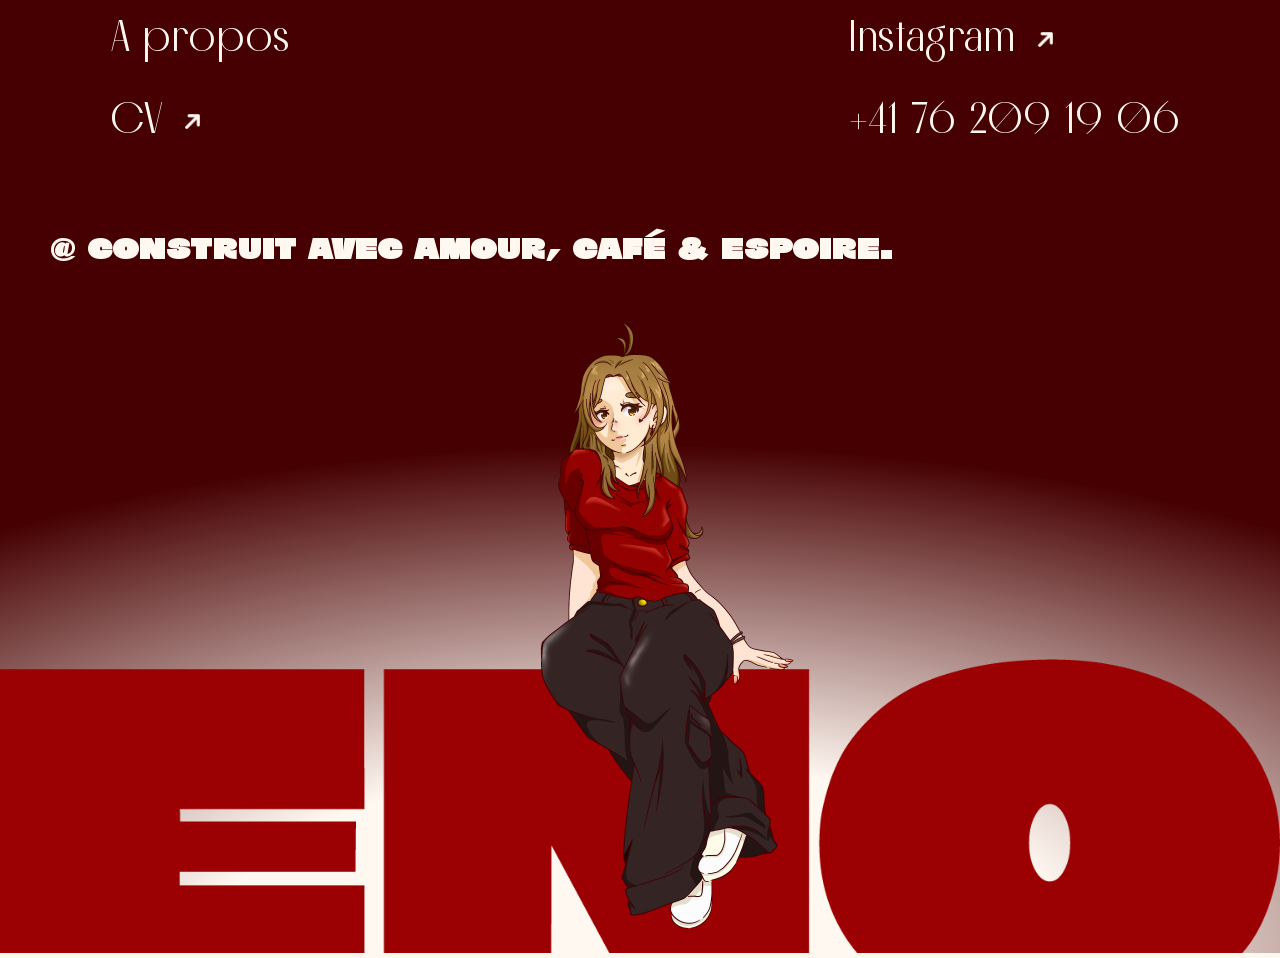
==== commit 772f0cd6: "maj" ====
--- a/avant-apres.html
+++ b/avant-apres.html
@@ -202,7 +202,7 @@
           <h4>Dites coucou !</h4>
           <ul>
             <li><a href="#">E-mail <img src="img/fleche-link.png"></a></li>
-            <li><a href="#">Instagram <img src="img/fleche-link.png"</a></li>
+            <li><a href="https://www.instagram.com/eno._studio/" target="_blank">Instagram <img src="img/fleche-link.png"</a></li>
             <li><a href="#">+41 76 209 19 06</a></li>
           </ul>
         </div>
--- a/css/style.css
+++ b/css/style.css
@@ -53,8 +53,14 @@
 
 /*-----FONT END-----*/
 
-body {background-color: #fff8f1;
-    overflow-x: hidden;
+html {
+  overflow-x: clip;
+}
+
+body {
+  background-color: #fff8f1;
+  overflow-x: clip;
+  max-width: 100%;
 }
 
 *, *::before, *::after {
@@ -330,8 +336,11 @@
 
 .head-first {
     height: 90vh;
-    color: #fff8f1;
-    background: linear-gradient(180deg, #9B0002 50%, #FFF8F1 100%);
+    color: #470101;
+    background-image: url('../img/illu-head-travaux.png');
+    background-size: 100vh;
+    background-repeat: no-repeat;
+    background-position: center;
 }
 
 .head-first div {
@@ -341,7 +350,7 @@
 .head-first h1 {
     padding-top: 25px;
     font-size: 3rem;
-    color: #FFF8F1;
+    color: #841010;
     margin-left: 15px;
 }
 
@@ -565,10 +574,6 @@
     margin: 0 15px;
 }
 
-.lien-info {
-    margin: 0 25px;
-}
-
 .parcours {
     margin: 0 15px;
 }
@@ -593,13 +598,17 @@
     border-radius: 500px;
     box-shadow: 5px 5px 0 0 #F3D3B5;
     margin-bottom: 25px;
+    font-size: 1rem;
+}
+
+.cont-cock {
+    position: relative;
 }
 
 .cocktail {
-    display: block;
-    width: 250%;
-    height: auto;
-    margin-left: -80%;
+    position: absolute;
+    max-height: 100%;
+    right: -35%;
 }
 
 .txt-passer p {
@@ -621,9 +630,9 @@
 }
 
 .moi-draw {
-    width: 65%;
-    height: auto;
-    margin-left: 30%;
+    width: 50%;
+    height: auto;
+    margin-left: 45%;
     display: block;
     border-top: 5px solid #9B0002;
     border-left: 3px solid #9B0002;
@@ -666,6 +675,12 @@
     padding: 25px 0;
 }
 
+.aptitude .liste li {
+    text-align: start;
+    background-color: rgba(255, 248, 241, 0.5);
+    border-radius: 20px;
+}
+
 .etude {
     margin: 0 15px;
 }
@@ -687,31 +702,26 @@
 
 .head-travaux {
     min-height: 90vh;
-    background: linear-gradient(180deg, #FFF8F1 0%, #841010 86.06%);
+    background: linear-gradient(180deg, #9B0002 50%, #FFF8F1 100%);
 }
 
 .rond-fond {
-    max-width: 333px;
-    height: 600px;
-    border-radius: 100%;
-    background: #FFF8F1;
     margin: 0 auto;
-    border: #9B0002 solid 5px;
 }
 
 .head-travaux h1 {
-    color: #9B0002;
+    color: #FFF8F1;
     text-align: center;
-    padding-top: 75%;
-    text-shadow: 8px 7px 0 #F3D3B5;
+    padding-top: 25vh;
+    text-shadow: 12px 10px 0 #841010;
 }
 
 .head-travaux p {
-    color: #9B0002;
+    color: #FFF8F1;
     font-family: 'BigSexySans';
     font-size: 1.5rem;
     text-align: center;
-    text-shadow: 5px 3px 0 #F3D3B5;
+    text-shadow: 8px 5px 0 #841010;
 }
 
 .works {
@@ -924,6 +934,7 @@
     font-family: 'Melodrama';
     font-size: 1.5rem;
     color: #1c0303;
+    text-align: start;
 }
 
 .liste li::before {
@@ -944,6 +955,7 @@
     color: #1c0303;
     font-family: 'Melodrama';
     text-decoration: none;
+    font-size: 1.2rem;
 }
 
 a.info-pratique:hover, a.info-pratique:active {
@@ -1007,6 +1019,10 @@
     z-index: 2;              /* en haut */
 }
 
+.txt-journal p {
+    font-size: 1rem;
+}
+
 /*-----JOURNAL END-----*/
 
 /*-----TRAVAUX END-----*/
@@ -1024,6 +1040,11 @@
  @media (min-width: 768px) {
 
 /*Head !!!*/
+
+.head-first {
+    background-size: 100%;
+}
+
 .head-first h1 {
     padding-top: 5%;
     font-size: 4rem;
@@ -1177,17 +1198,74 @@
 }
 
 .head-intro h1 {
+    font-size: 3.5rem !important;
+}
+
+.head-intro h2 {
+    font-size: 2.5rem !important;
+}
+
+/*taille pour header propos END !!!*/
+
+
+/*---PROPOS---*/
+
+.head-intro p {
+    font-size: 2rem !important;
+}
+
+.parcours .phrase {
+    font-size: 2.2rem;
+}
+
+.cellule li {
+    font-size: 1.8rem;
+    margin-bottom: 50px;
+}
+
+.cocktail {
+    right: 0;
+}
+
+.txt-passer p {
+    font-size: 1.5rem;
+}
+
+.progress {
+    height: 50px;
+    margin-bottom: 50px;
+}
+
+.liste li::before {
+    width: 75px;
+}
+
+.aptitude .liste {
+    padding: 80px 0;
+}
+
+.aptitude .liste li {
+    margin-bottom: 50px;
+}
+
+.aptitude .liste li p {
+    font-size: 2rem;
+}
+
+.titre-etude {
+    font-size: 1.8rem !important;
+}
+
+    /*-----Taille texte TRAVAUX-----*/
+
+.head-travaux h1 {
+    padding-top: 30vh;
     font-size: 3.5rem;
 }
 
-.head-intro h2 {
-    font-size: 2.5rem;
-}
-
-/*taille pour header propos END !!!*/
-
-
-    /*-----Taille texte TRAVAUX-----*/
+.head-travaux p {
+    font-size: 3rem;
+}
 
 .work-title {
     font-size: 2.5rem;
@@ -1275,11 +1353,27 @@
     margin: 2%;
 }
 
+
+/*JOURNAL !!!*/
+
+.txt-journal p {
+    font-size: 1.5rem;
+}
+
         }
 
 @media (min-width: 992px) {
 
+    h2 {
+        font-size: 3rem;
+    }
+
+    h3 {
+        font-size: 2.2rem;
+    }
+
     /*Head !!!*/
+
 .head-first h1 {
     padding-top: 5%;
     font-size: 6rem;
@@ -1362,15 +1456,15 @@
 }
 
 .head-intro {
-    padding-top: 55vh;
+    padding-top: 60vh;
 }
 
 .head-intro h1 {
-    font-size: 3.5rem;
+    font-size: 5rem !important;
 }
 
 .head-intro h2 {
-    font-size: 2.5rem;
+    font-size: 3.5rem !important;
 }
 
 /*taille pour header propos END !!!*/
@@ -1413,6 +1507,57 @@
 }
 
 /*Responsive index END !!!*/
+
+/*---PROPOS !!!----*/
+
+.head-propos p {
+    font-size: 2.5rem !important;
+}
+
+.aptitude .liste {
+    padding: 100px 0;
+}
+
+.progress {
+    height: 100px;
+}
+
+.progress-badge {
+    margin-left: -35px;
+}
+
+.aptitude .liste li p {
+    font-size: 2.5rem;
+}
+
+.titre-etude {
+    font-size: 2.5rem !important;
+}
+
+.parcours .phrase {
+    font-size: 2.5rem;
+}
+
+.cellule li {
+    font-size: 2.2rem;
+}
+
+.cocktail {
+    right: 0;
+}
+
+.txt-passer p {
+    font-size: 1.8rem;
+    max-width: 75%;
+}
+
+
+/*JOURNAL !!!*/
+
+.txt-journal p {
+    font-size: 1.8rem;
+    max-width: 70%;
+}
 
 }
 
@@ -1431,9 +1576,6 @@
     margin: 0 5%
 }
 
-.petit-txt {padding-top: 0;
-width: 100%;}
-
 .head-first h1:nth-of-type(2) {
     margin: 0 5%;
 }
@@ -1489,23 +1631,23 @@
 .eno1 {
     bottom: -40%;
     left: 50px;
-    width: 15% !important;
+    width: 20% !important;
 }
 
 .eno2 {
     left: 250px;
-    width: 25% !important;
+    width: 35% !important;
 }
 
 .eno3 {
-    top: 0;
+    top: 25%;
     left: 500px;
-    width: 33% !important;
+    width: 45% !important;
 }
 
 .eno4 {
     right: 50px;
-    width: 22% !important;
+    width: 25% !important;
 }
 
 .head-propos {
@@ -1513,7 +1655,7 @@
 }
 
 .head-intro {
-    padding-top: 60vh;
+    padding-top: 65vh;
 }
 
 .head-intro h1 {
